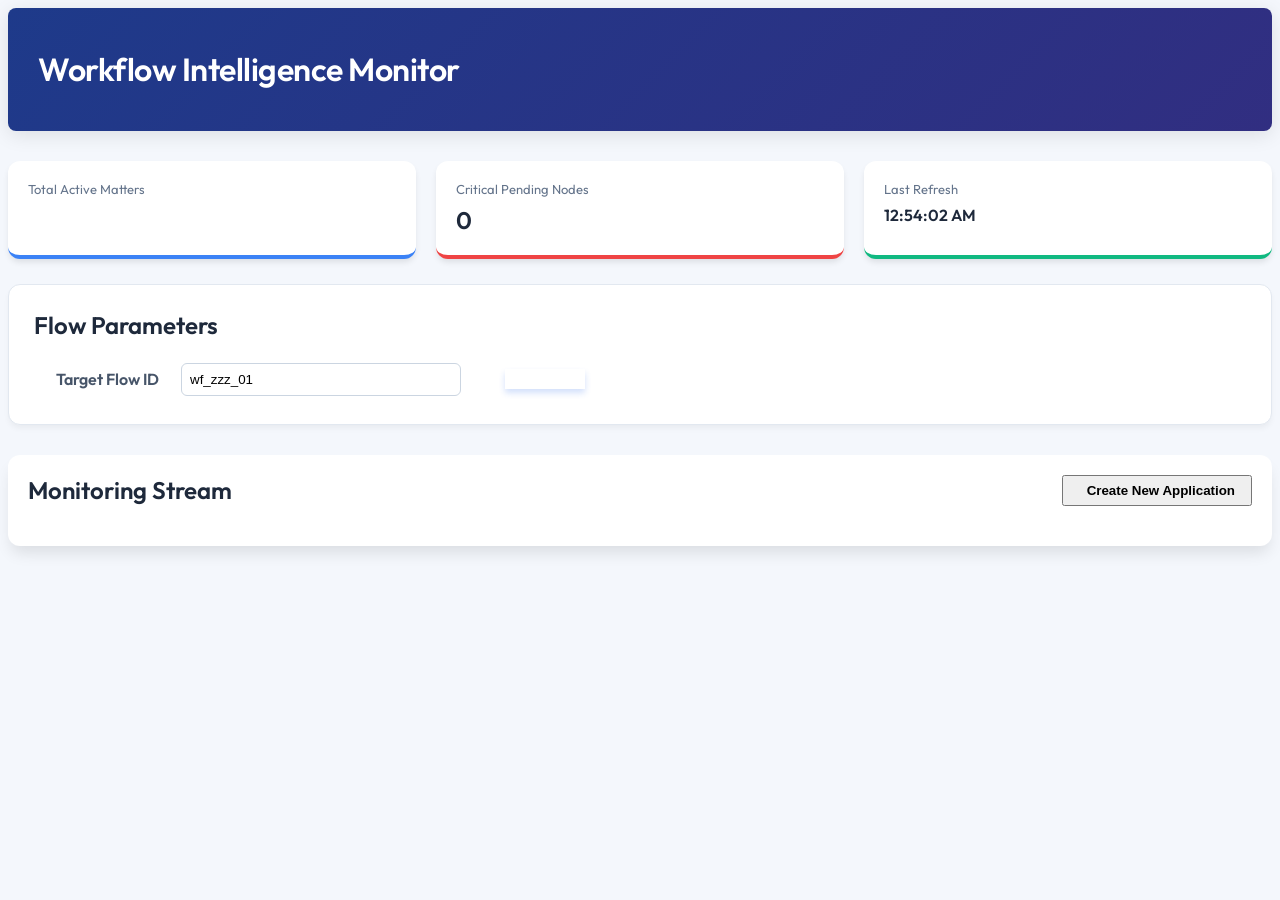
==== practices/practice_wf/wf_02/wf_zzz_02.html @ a4deb862 "fix: correct imwCallOriginalPagePath format in monitor dashboard" ====
<html>
<imart type="head">
  <title>Workflow Executive Dashboard</title>

  <!-- Import Modern Fonts -->
  <link href="https://fonts.googleapis.com/css2?family=Outfit:wght@300;400;600&display=swap" rel="stylesheet">

  <style type="text/css">
    /* 1. Global Reset & Modern Typography */
    body {
      background-color: #f4f7fc;
      font-family: 'Outfit', 'Helvetica Neue', Arial, sans-serif !important;
      color: #334155;
    }

    /* 2. Animations */
    @keyframes fadeInUp {
      from {
        opacity: 0;
        transform: translateY(20px);
      }

      to {
        opacity: 1;
        transform: translateY(0);
      }
    }

    .animate-up {
      animation: fadeInUp 0.6s ease-out forwards;
    }

    /* 3. Header Styling - Fixed overlap */
    .imui-title {
      background: linear-gradient(135deg, #1e3a8a 0%, #312e81 100%);
      padding: 20px 30px !important;
      margin: 0 0 30px 0 !important;
      border-radius: 8px;
      box-shadow: 0 4px 20px rgba(0, 0, 0, 0.1);
    }

    .imui-title h1 {
      color: #ffffff !important;
      font-weight: 600 !important;
      letter-spacing: -0.5px;
    }

    /* 4. Dashboard Summary Cards */
    .dashboard-header {
      display: flex;
      gap: 20px;
      margin-bottom: 25px;
    }

    .stat-card {
      flex: 1;
      background: #ffffff;
      padding: 20px;
      border-radius: 12px;
      box-shadow: 0 4px 6px -1px rgba(0, 0, 0, 0.1);
      border-bottom: 4px solid #3b82f6;
      transition: transform 0.3s ease;
    }

    .stat-card:hover {
      transform: translateY(-5px);
    }

    .stat-card.important {
      border-bottom-color: #ef4444;
    }

    .stat-label {
      font-size: 13px;
      color: #64748b;
      margin-bottom: 8px;
    }

    .stat-value {
      font-size: 24px;
      font-weight: 600;
      color: #1e293b;
    }

    /* 5. Modern Search Card */
    .search-card {
      background: #ffffff;
      border-radius: 12px;
      padding: 25px;
      box-shadow: 0 4px 6px -1px rgba(0, 0, 0, 0.05);
      margin-bottom: 30px;
      border: 1px solid #e2e8f0;
    }

    /* 6. List Enhancements */
    .imui-form-container-wide {
      background: #ffffff !important;
      border-radius: 12px !important;
      padding: 20px !important;
      box-shadow: 0 10px 15px -3px rgba(0, 0, 0, 0.1) !important;
      border: none !important;
    }

    .im-workflow-highlight-row {
      background-color: #fffbeb !important;
    }

    .matter-id-link {
      color: #2563eb !important;
      font-weight: 600;
      text-decoration: none !important;
      padding: 4px 8px;
      background: #eff6ff;
      border-radius: 6px;
      transition: all 0.2s;
    }

    .matter-id-link:hover {
      background: #dbeafe;
      box-shadow: 0 2px 4px rgba(37, 99, 235, 0.1);
    }

    /* 7. Status Badge */
    .status-badge {
      padding: 4px 12px;
      border-radius: 20px;
      font-size: 11px;
      font-weight: 600;
      background: #f1f5f9;
      color: #475569;
      border: 1px solid #e2e8f0;
    }

    .status-hot {
      background: #fee2e2;
      color: #b91c1c;
      border-color: #fecaca;
    }
  </style>

  <imart type="jsspRpc" name="monitorApi" page="training/dzu/practices/practice_wf/wf_02/api/monitor"
    callback="monitorActionCB" />

  <script type="text/javascript">
    function monitorActionCB(res) {
      if (res.type === 'getList') {
        if (res.error) {
          imuiAlert(res.message);
          return;
        }
        $("#matterTable").clearGridData().setGridParam({ data: res.data }).trigger("reloadGrid");
        // Cập nhật thống kê nhanh
        $("#totalCount").text(res.data.length);
      }
    }

    function onGridComplete() {
      var $grid = $(this);
      var ids = $grid.jqGrid('getDataIDs');
      var importantCount = 0;

      for (var i = 0; i < ids.length; i++) {
        var rowId = ids[i];
        var rowData = $grid.jqGrid('getRowData', rowId);

        var url = 'im_workflow/common/switch/switch_content?' +
          'imwSystemMatterId=' + rowData.system_matter_id +
          '&imwUserDataId=' + rowData.user_data_id +
          '&imwNodeId=' + rowData.node_id +
          '&imwPageType=' + rowData.page_type +
          '&imwFlowId=' + rowData.flow_id +
          '&imwCallOriginalPagePath=dzu/practices/practice_wf/wf_02/wf_zzz_02';

        var linkHtml = '<a href="' + url + '" target="_blank" class="matter-id-link">' + rowData.system_matter_id + '</a>';
        $grid.setCell(rowId, 'system_matter_id', linkHtml);

        var statusClass = (rowData.node_id === 'zzz_approve_01') ? 'status-badge status-hot' : 'status-badge';
        $grid.setCell(rowId, 'node_id', '<span class="' + statusClass + '">' + rowData.node_id + '</span>');

        if (rowData.node_id === 'zzz_approve_01') {
          $grid.find('#' + rowId).addClass('im-workflow-highlight-row');
          $grid.setCell(rowId, 'matter_name', '<span style="color:#b91c1c;font-weight:600;">🚩 ' + rowData.matter_name + '</span>');
          importantCount++;
        }
      }
      $("#importantCount").text(importantCount);
    }

    function onSearch() {
      var flowId = $("#searchFlowId").val();
      monitorApi.getList({ flowId: flowId });
    }

    /**
     * Mở màn hình Apply cho Flow ID hiện tại
     */
    function onApplyNew() {
      var flowId = $("#searchFlowId").val();
      if (!flowId) {
        imuiAlert("Please enter a Flow ID first.");
        return;
      }

      // imwPageType=0 là màn hình Application
      var url = 'im_workflow/common/switch/switch_content?' +
        'imwPageType=0' +
        '&imwFlowId=' + flowId +
        '&imwCallOriginalPagePath=dzu/practices/practice_wf/wf_02/wf_zzz_02';

      window.open(url, '_blank');
    }
  </script>
</imart>

<div class="imui-title">
  <h1>Workflow Intelligence Monitor</h1>
</div>

<imui-container-main class="animate-up">

  <!-- Dashboard Summary Section -->
  <div class="dashboard-header">
    <div class="stat-card">
      <div class="stat-label">Total Active Matters</div>
      <div class="stat-value" id="totalCount">
        <imart type="string" value=$data.matters.length />
      </div>
    </div>
    <div class="stat-card important">
      <div class="stat-label">Critical Pending Nodes</div>
      <div class="stat-value" id="importantCount">0</div>
    </div>
    <div class="stat-card" style="border-bottom-color: #10b981;">
      <div class="stat-label">Last Refresh</div>
      <div class="stat-value" style="font-size: 16px; margin-top: 8px;">
        <script>document.write(new Date().toLocaleTimeString())</script>
      </div>
    </div>
  </div>

  <!-- Search Card -->
  <div class="search-card">
    <div class="imui-chapter-title">
      <h2 style="border:none; margin:0; padding:0; font-weight:600; color:#1e293b;">Flow Parameters</h2>
    </div>
    <div style="margin-top: 20px;">
      <table class="imui-form">
        <tr>
          <th width="140" style="background:none;"><label style="font-weight:600; color:#475569;">Target Flow ID</label>
          </th>
          <td width="320">
            <input type="text" id="searchFlowId" value="wf_zzz_01" class="imui-text"
              style="width: 280px; padding: 8px; border-radius: 6px; border: 1px solid #cbd5e1;" />
          </td>
          <td>
            <imart type="imuiButton" id="searchBtn" value="Execute Analysis" iconClass="im-ui-icon-common-16-search"
              class="imui-button imui-button-primary"
              style="padding: 0 40px; height: 40px; font-weight: 600; border: none; box-shadow: 0 4px 6px rgba(37, 99, 235, 0.2);"
              onclick="onSearch()" />
          </td>
        </tr>
      </table>
    </div>
  </div>

  <!-- Main Table Container -->
  <div class="imui-form-container-wide">
    <div class="imui-chapter-title"
      style="margin-bottom: 20px; display: flex; justify-content: space-between; align-items: center;">
      <h2 style="font-weight:600; color:#1e293b; border: none; margin: 0; padding: 0;">
        <span class="im-ui-icon-common-16-list"></span> Monitoring Stream
      </h2>

      <!-- Nút Apply New sử dụng thẻ button thuần để đảm bảo hiển thị -->
      <button type="button" id="applyBtn" class="imui-button imui-button-primary"
        style="font-weight: 600; padding: 6px 15px; display: flex; align-items: center; gap: 8px;"
        onclick="onApplyNew()">
        <span class="im-ui-icon-common-16-edit"></span>
        <span>Create New Application</span>
      </button>
    </div>

    <imart type="imuiListTable" id="matterTable" data=$data.matters height="480" rowNumbers="true"
      onGridComplete="onGridComplete" autoWidth="true" shrinkToFit="true">
      <cols>
        <col name="system_matter_id" caption="System ID" width="180" align="center" />
        <col name="matter_name" caption="Matter Descriptor" width="300" />
        <col name="node_id" caption="Node Phase" width="160" align="center" />
        <col name="apply_user_name" caption="Initiated By" width="160" />
        <col name="apply_date" caption="Timeline" width="200" align="center" />

        <col name="user_data_id" hidden />
        <col name="flow_id" hidden />
        <col name="page_type" hidden />
      </cols>
    </imart>
  </div>
</imui-container-main>

</html>
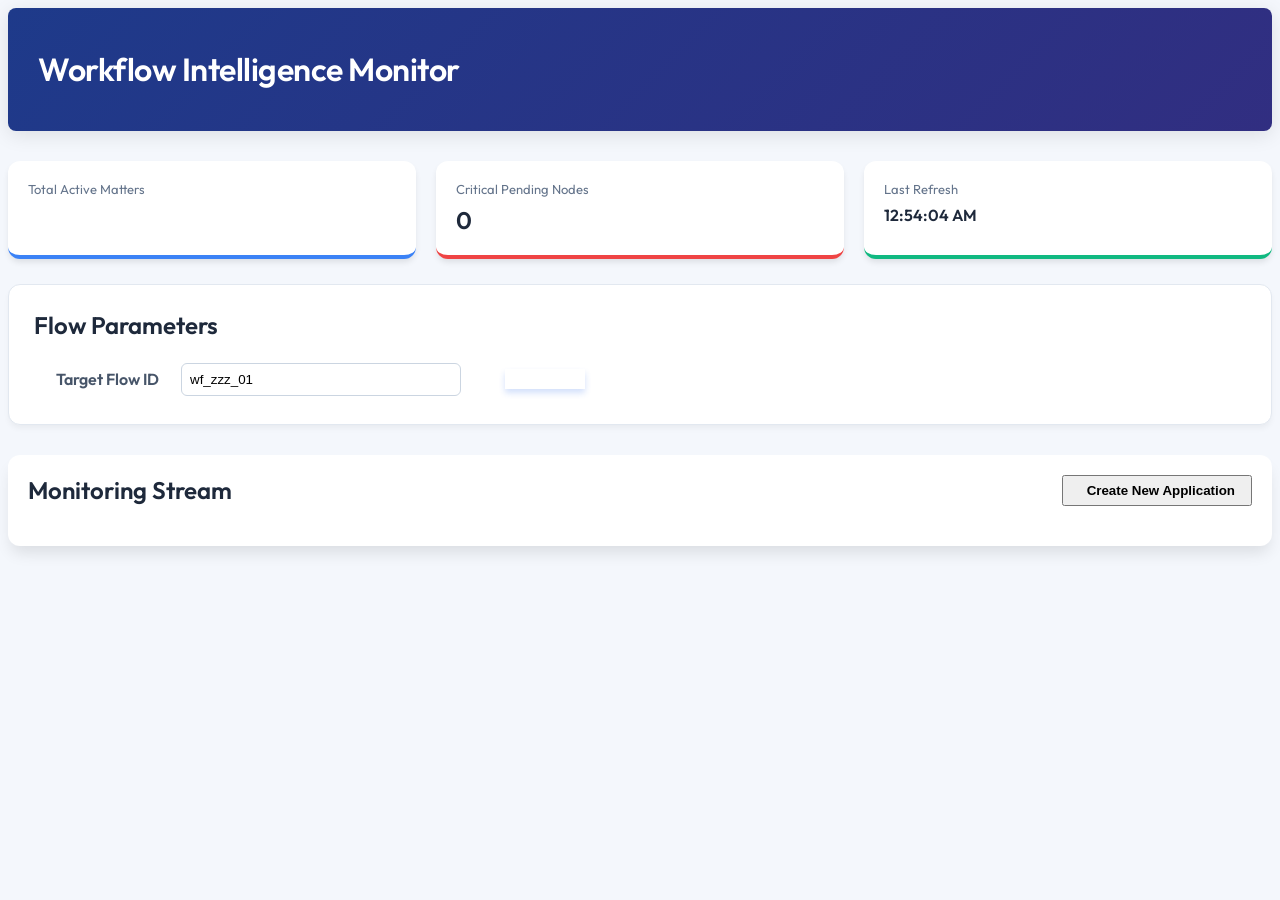
==== commit 1cad6e58: "docs: update return path examples with training prefix" ====
--- a/practices/practice_wf/wf_02/wf_zzz_02.html
+++ b/practices/practice_wf/wf_02/wf_zzz_02.html
@@ -169,7 +169,7 @@
           '&imwNodeId=' + rowData.node_id +
           '&imwPageType=' + rowData.page_type +
           '&imwFlowId=' + rowData.flow_id +
-          '&imwCallOriginalPagePath=dzu/practices/practice_wf/wf_02/wf_zzz_02';
+          '&imwCallOriginalPagePath=training/dzu/practices/practice_wf/wf_02/wf_zzz_02';
 
         var linkHtml = '<a href="' + url + '" target="_blank" class="matter-id-link">' + rowData.system_matter_id + '</a>';
         $grid.setCell(rowId, 'system_matter_id', linkHtml);
@@ -205,7 +205,7 @@
       var url = 'im_workflow/common/switch/switch_content?' +
         'imwPageType=0' +
         '&imwFlowId=' + flowId +
-        '&imwCallOriginalPagePath=dzu/practices/practice_wf/wf_02/wf_zzz_02';
+        '&imwCallOriginalPagePath=training/dzu/practices/practice_wf/wf_02/wf_zzz_02';
 
       window.open(url, '_blank');
     }
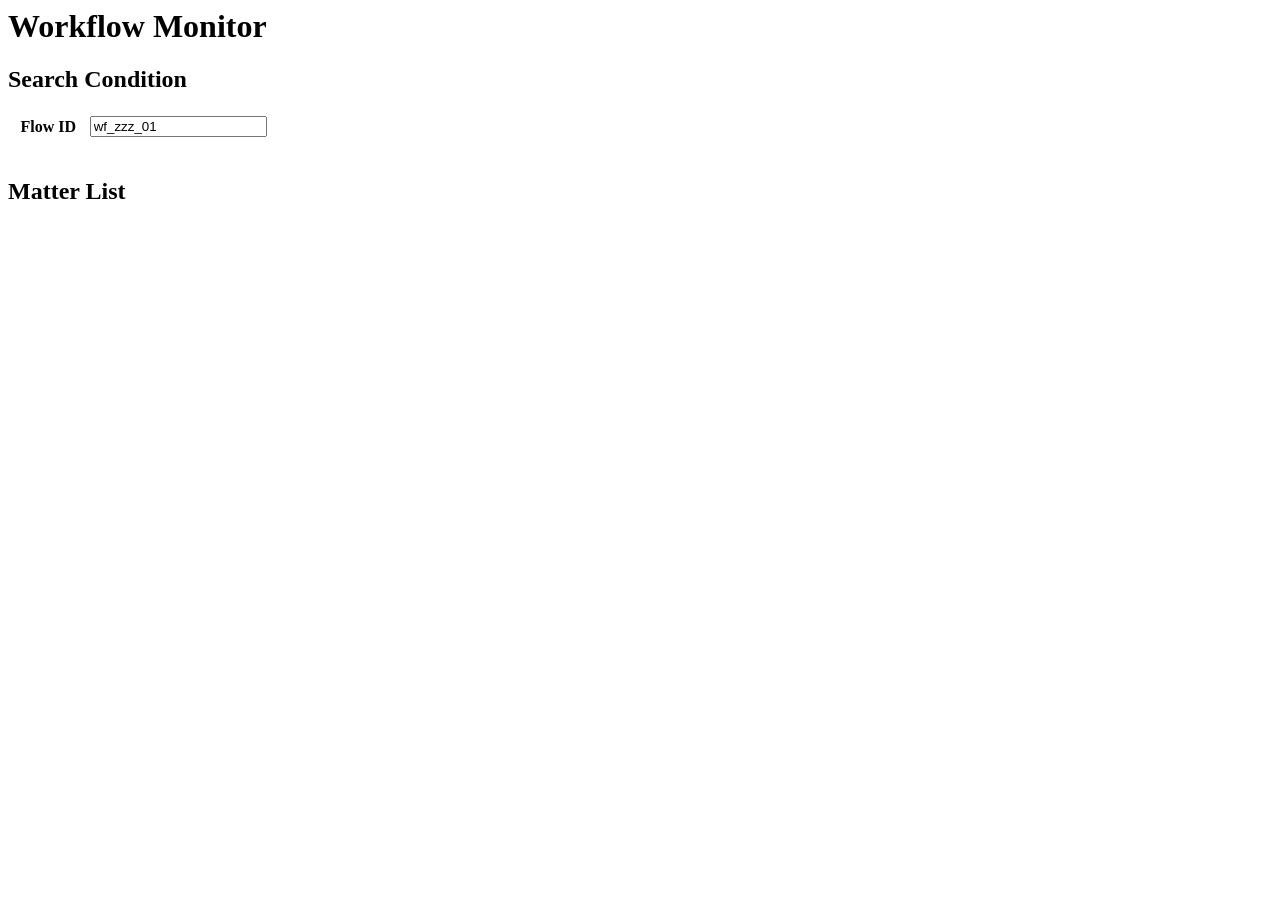
==== commit f75c5c6a: "style: revert wf_02 to standard imui and update technical standards" ====
--- a/practices/practice_wf/wf_02/wf_zzz_02.html
+++ b/practices/practice_wf/wf_02/wf_zzz_02.html
@@ -1,140 +1,16 @@
 <html>
 <imart type="head">
-  <title>Workflow Executive Dashboard</title>
-
-  <!-- Import Modern Fonts -->
-  <link href="https://fonts.googleapis.com/css2?family=Outfit:wght@300;400;600&display=swap" rel="stylesheet">
+  <title>Workflow Monitor (Standard UI)</title>
 
   <style type="text/css">
-    /* 1. Global Reset & Modern Typography */
-    body {
-      background-color: #f4f7fc;
-      font-family: 'Outfit', 'Helvetica Neue', Arial, sans-serif !important;
-      color: #334155;
+    /* Chỉ giữ lại các style cần thiết cho logic hiển thị, loại bỏ trang trí hiện đại */
+    .im-workflow-highlight-row {
+      background-color: #fff0f0 !important; /* Màu highlight đỏ nhạt chuẩn workflow */
     }
-
-    /* 2. Animations */
-    @keyframes fadeInUp {
-      from {
-        opacity: 0;
-        transform: translateY(20px);
-      }
-
-      to {
-        opacity: 1;
-        transform: translateY(0);
-      }
-    }
-
-    .animate-up {
-      animation: fadeInUp 0.6s ease-out forwards;
-    }
-
-    /* 3. Header Styling - Fixed overlap */
-    .imui-title {
-      background: linear-gradient(135deg, #1e3a8a 0%, #312e81 100%);
-      padding: 20px 30px !important;
-      margin: 0 0 30px 0 !important;
-      border-radius: 8px;
-      box-shadow: 0 4px 20px rgba(0, 0, 0, 0.1);
-    }
-
-    .imui-title h1 {
-      color: #ffffff !important;
-      font-weight: 600 !important;
-      letter-spacing: -0.5px;
-    }
-
-    /* 4. Dashboard Summary Cards */
-    .dashboard-header {
-      display: flex;
-      gap: 20px;
-      margin-bottom: 25px;
-    }
-
-    .stat-card {
-      flex: 1;
-      background: #ffffff;
-      padding: 20px;
-      border-radius: 12px;
-      box-shadow: 0 4px 6px -1px rgba(0, 0, 0, 0.1);
-      border-bottom: 4px solid #3b82f6;
-      transition: transform 0.3s ease;
-    }
-
-    .stat-card:hover {
-      transform: translateY(-5px);
-    }
-
-    .stat-card.important {
-      border-bottom-color: #ef4444;
-    }
-
-    .stat-label {
-      font-size: 13px;
-      color: #64748b;
-      margin-bottom: 8px;
-    }
-
-    .stat-value {
-      font-size: 24px;
-      font-weight: 600;
-      color: #1e293b;
-    }
-
-    /* 5. Modern Search Card */
-    .search-card {
-      background: #ffffff;
-      border-radius: 12px;
-      padding: 25px;
-      box-shadow: 0 4px 6px -1px rgba(0, 0, 0, 0.05);
-      margin-bottom: 30px;
-      border: 1px solid #e2e8f0;
-    }
-
-    /* 6. List Enhancements */
-    .imui-form-container-wide {
-      background: #ffffff !important;
-      border-radius: 12px !important;
-      padding: 20px !important;
-      box-shadow: 0 10px 15px -3px rgba(0, 0, 0, 0.1) !important;
-      border: none !important;
-    }
-
-    .im-workflow-highlight-row {
-      background-color: #fffbeb !important;
-    }
-
-    .matter-id-link {
-      color: #2563eb !important;
-      font-weight: 600;
-      text-decoration: none !important;
-      padding: 4px 8px;
-      background: #eff6ff;
-      border-radius: 6px;
-      transition: all 0.2s;
-    }
-
-    .matter-id-link:hover {
-      background: #dbeafe;
-      box-shadow: 0 2px 4px rgba(37, 99, 235, 0.1);
-    }
-
-    /* 7. Status Badge */
-    .status-badge {
-      padding: 4px 12px;
-      border-radius: 20px;
-      font-size: 11px;
-      font-weight: 600;
-      background: #f1f5f9;
-      color: #475569;
-      border: 1px solid #e2e8f0;
-    }
-
-    .status-hot {
-      background: #fee2e2;
-      color: #b91c1c;
-      border-color: #fecaca;
+    
+    .status-hot-text {
+      color: #ff0000;
+      font-weight: bold;
     }
   </style>
 
@@ -149,15 +25,12 @@
           return;
         }
         $("#matterTable").clearGridData().setGridParam({ data: res.data }).trigger("reloadGrid");
-        // Cập nhật thống kê nhanh
-        $("#totalCount").text(res.data.length);
       }
     }
 
     function onGridComplete() {
       var $grid = $(this);
       var ids = $grid.jqGrid('getDataIDs');
-      var importantCount = 0;
 
       for (var i = 0; i < ids.length; i++) {
         var rowId = ids[i];
@@ -171,19 +44,15 @@
           '&imwFlowId=' + rowData.flow_id +
           '&imwCallOriginalPagePath=training/dzu/practices/practice_wf/wf_02/wf_zzz_02';
 
-        var linkHtml = '<a href="' + url + '" target="_blank" class="matter-id-link">' + rowData.system_matter_id + '</a>';
+        var linkHtml = '<a href="' + url + '" target="_blank">' + rowData.system_matter_id + '</a>';
         $grid.setCell(rowId, 'system_matter_id', linkHtml);
-
-        var statusClass = (rowData.node_id === 'zzz_approve_01') ? 'status-badge status-hot' : 'status-badge';
-        $grid.setCell(rowId, 'node_id', '<span class="' + statusClass + '">' + rowData.node_id + '</span>');
 
         if (rowData.node_id === 'zzz_approve_01') {
           $grid.find('#' + rowId).addClass('im-workflow-highlight-row');
-          $grid.setCell(rowId, 'matter_name', '<span style="color:#b91c1c;font-weight:600;">🚩 ' + rowData.matter_name + '</span>');
-          importantCount++;
+          $grid.setCell(rowId, 'node_id', '<span class="status-hot-text">' + rowData.node_id + '</span>');
+          $grid.setCell(rowId, 'matter_name', '🚩 ' + rowData.matter_name);
         }
       }
-      $("#importantCount").text(importantCount);
     }
 
     function onSearch() {
@@ -191,96 +60,56 @@
       monitorApi.getList({ flowId: flowId });
     }
 
-    /**
-     * Mở màn hình Apply cho Flow ID hiện tại
-     */
     function onApplyNew() {
       var flowId = $("#searchFlowId").val();
       if (!flowId) {
         imuiAlert("Please enter a Flow ID first.");
         return;
       }
-
-      // imwPageType=0 là màn hình Application
       var url = 'im_workflow/common/switch/switch_content?' +
         'imwPageType=0' +
         '&imwFlowId=' + flowId +
         '&imwCallOriginalPagePath=training/dzu/practices/practice_wf/wf_02/wf_zzz_02';
-
       window.open(url, '_blank');
     }
   </script>
 </imart>
 
 <div class="imui-title">
-  <h1>Workflow Intelligence Monitor</h1>
+  <h1>Workflow Monitor</h1>
 </div>
 
-<imui-container-main class="animate-up">
+<imui-container-main>
+  <!-- Search Area (Standard imuiForm) -->
+  <div class="imui-form-container-wide">
+    <div class="imui-chapter-title">
+      <h2>Search Condition</h2>
+    </div>
+    <table class="imui-form">
+      <tr>
+        <th width="15%"><label>Flow ID</label></th>
+        <td width="35%">
+          <input type="text" id="searchFlowId" value="wf_zzz_01" />
+        </td>
+        <td class="align-right">
+          <imart type="imuiButton" id="searchBtn" value="Search" class="imui-button" onclick="onSearch()" />
+        </td>
+      </tr>
+    </table>
+  </div>
 
-  <!-- Dashboard Summary Section -->
-  <div class="dashboard-header">
-    <div class="stat-card">
-      <div class="stat-label">Total Active Matters</div>
-      <div class="stat-value" id="totalCount">
-        <imart type="string" value=$data.matters.length />
+  <br/>
+
+  <!-- List Area -->
+  <div class="imui-form-container-wide">
+    <div class="imui-chapter-title">
+      <h2>Matter List</h2>
+      <div class="imui-operation-parts">
+        <imart type="imuiButton" id="applyBtn" value="Apply New" iconClass="im-ui-icon-common-16-edit" onclick="onApplyNew()" />
       </div>
     </div>
-    <div class="stat-card important">
-      <div class="stat-label">Critical Pending Nodes</div>
-      <div class="stat-value" id="importantCount">0</div>
-    </div>
-    <div class="stat-card" style="border-bottom-color: #10b981;">
-      <div class="stat-label">Last Refresh</div>
-      <div class="stat-value" style="font-size: 16px; margin-top: 8px;">
-        <script>document.write(new Date().toLocaleTimeString())</script>
-      </div>
-    </div>
-  </div>
 
-  <!-- Search Card -->
-  <div class="search-card">
-    <div class="imui-chapter-title">
-      <h2 style="border:none; margin:0; padding:0; font-weight:600; color:#1e293b;">Flow Parameters</h2>
-    </div>
-    <div style="margin-top: 20px;">
-      <table class="imui-form">
-        <tr>
-          <th width="140" style="background:none;"><label style="font-weight:600; color:#475569;">Target Flow ID</label>
-          </th>
-          <td width="320">
-            <input type="text" id="searchFlowId" value="wf_zzz_01" class="imui-text"
-              style="width: 280px; padding: 8px; border-radius: 6px; border: 1px solid #cbd5e1;" />
-          </td>
-          <td>
-            <imart type="imuiButton" id="searchBtn" value="Execute Analysis" iconClass="im-ui-icon-common-16-search"
-              class="imui-button imui-button-primary"
-              style="padding: 0 40px; height: 40px; font-weight: 600; border: none; box-shadow: 0 4px 6px rgba(37, 99, 235, 0.2);"
-              onclick="onSearch()" />
-          </td>
-        </tr>
-      </table>
-    </div>
-  </div>
-
-  <!-- Main Table Container -->
-  <div class="imui-form-container-wide">
-    <div class="imui-chapter-title"
-      style="margin-bottom: 20px; display: flex; justify-content: space-between; align-items: center;">
-      <h2 style="font-weight:600; color:#1e293b; border: none; margin: 0; padding: 0;">
-        <span class="im-ui-icon-common-16-list"></span> Monitoring Stream
-      </h2>
-
-      <!-- Nút Apply New sử dụng thẻ button thuần để đảm bảo hiển thị -->
-      <button type="button" id="applyBtn" class="imui-button imui-button-primary"
-        style="font-weight: 600; padding: 6px 15px; display: flex; align-items: center; gap: 8px;"
-        onclick="onApplyNew()">
-        <span class="im-ui-icon-common-16-edit"></span>
-        <span>Create New Application</span>
-      </button>
-    </div>
-
-    <imart type="imuiListTable" id="matterTable" data=$data.matters height="480" rowNumbers="true"
+    <imart type="imuiListTable" id="matterTable" data=$data.matters height="400" rowNumbers="true"
       onGridComplete="onGridComplete" autoWidth="true" shrinkToFit="true">
       <cols>
         <col name="system_matter_id" caption="System ID" width="180" align="center" />
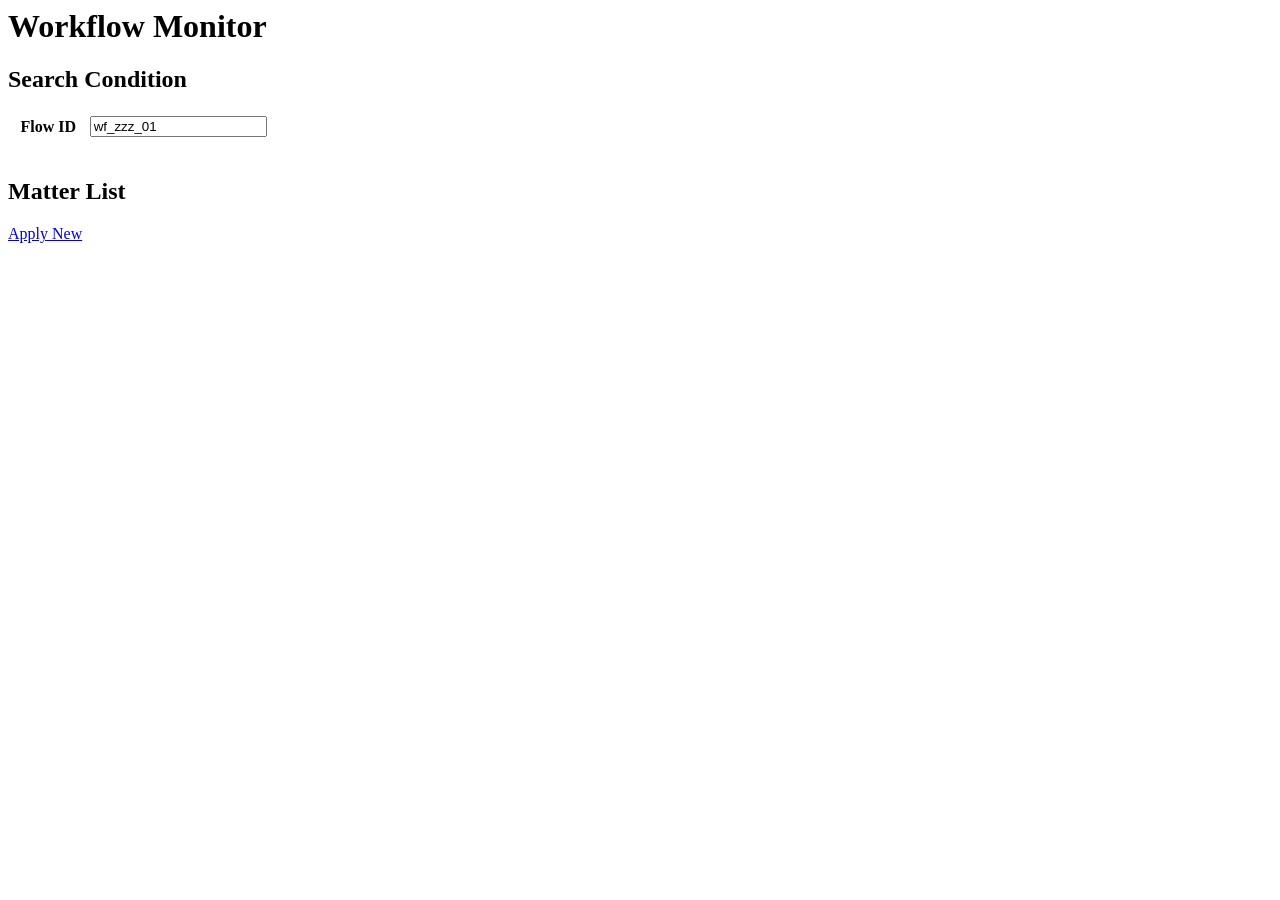
==== commit d8f42777: "fix: resolve blank button issue in workflow monitor header" ====
--- a/practices/practice_wf/wf_02/wf_zzz_02.html
+++ b/practices/practice_wf/wf_02/wf_zzz_02.html
@@ -5,9 +5,10 @@
   <style type="text/css">
     /* Chỉ giữ lại các style cần thiết cho logic hiển thị, loại bỏ trang trí hiện đại */
     .im-workflow-highlight-row {
-      background-color: #fff0f0 !important; /* Màu highlight đỏ nhạt chuẩn workflow */
+      background-color: #fff0f0 !important;
+      /* Màu highlight đỏ nhạt chuẩn workflow */
     }
-    
+
     .status-hot-text {
       color: #ff0000;
       font-weight: bold;
@@ -98,14 +99,17 @@
     </table>
   </div>
 
-  <br/>
+  <br />
 
   <!-- List Area -->
   <div class="imui-form-container-wide">
     <div class="imui-chapter-title">
       <h2>Matter List</h2>
       <div class="imui-operation-parts">
-        <imart type="imuiButton" id="applyBtn" value="Apply New" iconClass="im-ui-icon-common-16-edit" onclick="onApplyNew()" />
+        <a href="javascript:void(0);" onclick="onApplyNew()" class="imui-button imui-operation-parts-button">
+          <span class="im-ui-icon-common-16-edit"></span>
+          <span>Apply New</span>
+        </a>
       </div>
     </div>
 
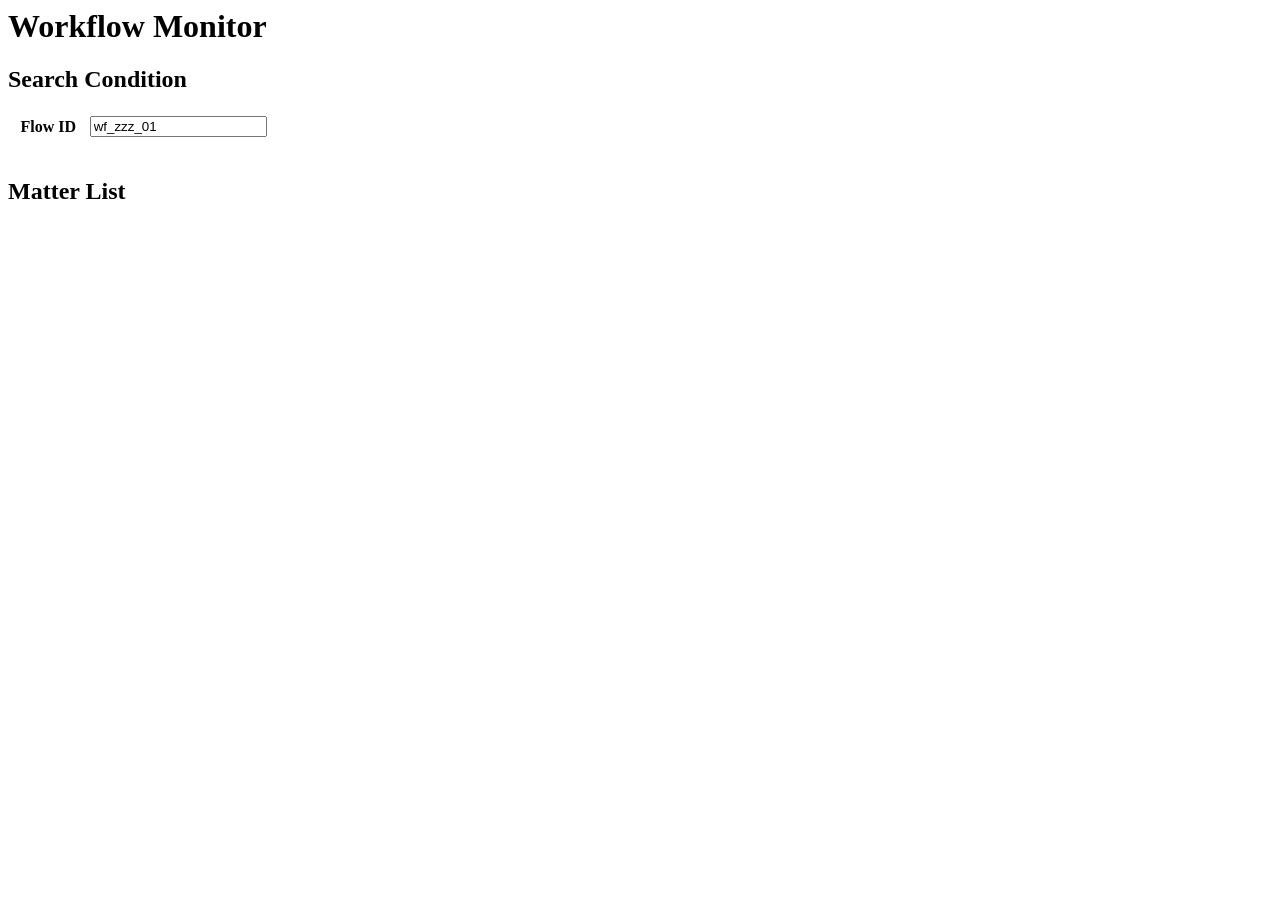
==== commit 9d6e9c83: "fix: use imuiButton with label attribute for full compliance" ====
--- a/practices/practice_wf/wf_02/wf_zzz_02.html
+++ b/practices/practice_wf/wf_02/wf_zzz_02.html
@@ -93,7 +93,7 @@
           <input type="text" id="searchFlowId" value="wf_zzz_01" />
         </td>
         <td class="align-right">
-          <imart type="imuiButton" id="searchBtn" value="Search" class="imui-button" onclick="onSearch()" />
+          <imart type="imuiButton" id="searchBtn" label="Search" class="imui-button" onclick="onSearch()" />
         </td>
       </tr>
     </table>
@@ -106,10 +106,8 @@
     <div class="imui-chapter-title">
       <h2>Matter List</h2>
       <div class="imui-operation-parts">
-        <a href="javascript:void(0);" onclick="onApplyNew()" class="imui-button imui-operation-parts-button">
-          <span class="im-ui-icon-common-16-edit"></span>
-          <span>Apply New</span>
-        </a>
+        <imart type="imuiButton" id="applyBtn" label="Apply New" iconClass="im-ui-icon-common-16-edit"
+          class="imui-button imui-operation-parts-button" onclick="onApplyNew()" />
       </div>
     </div>
 
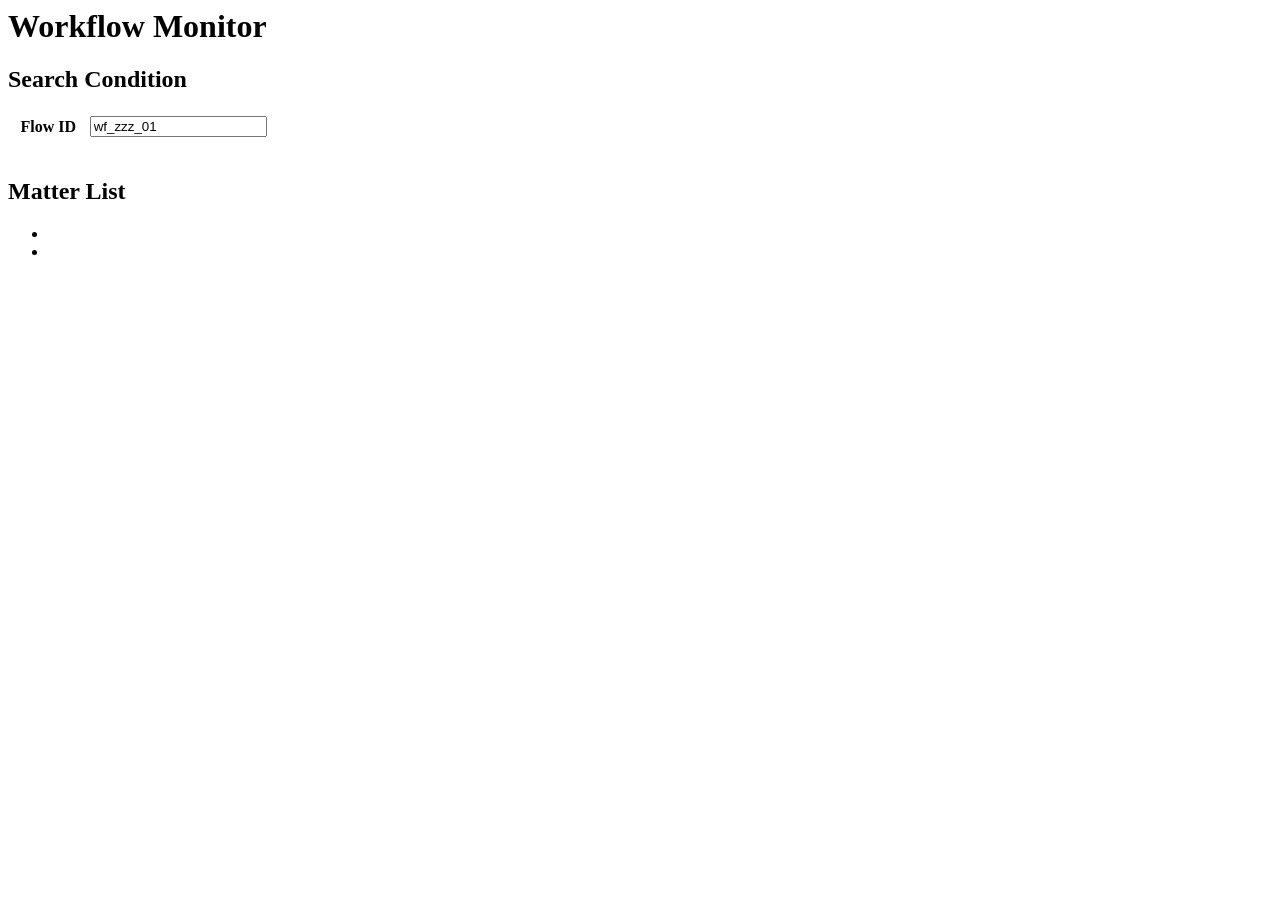
==== commit 360a59a3: "feat: implement standard imui-toolbar for matter list actions" ====
--- a/practices/practice_wf/wf_02/wf_zzz_02.html
+++ b/practices/practice_wf/wf_02/wf_zzz_02.html
@@ -105,9 +105,21 @@
   <div class="imui-form-container-wide">
     <div class="imui-chapter-title">
       <h2>Matter List</h2>
-      <div class="imui-operation-parts">
-        <imart type="imuiButton" id="applyBtn" label="Apply New" iconClass="im-ui-icon-common-16-edit"
-          class="imui-button imui-operation-parts-button" onclick="onApplyNew()" />
+    </div>
+
+    <!-- Toolbar Area -->
+    <div class="imui-toolbar-wrap">
+      <div class="imui-toolbar">
+        <ul>
+          <li>
+            <imart type="imuiButton" id="applyBtn" label="Apply New" iconClass="im-ui-icon-common-16-edit"
+              onclick="onApplyNew()" />
+          </li>
+          <li>
+            <imart type="imuiButton" id="refreshBtn" label="Refresh List" iconClass="im-ui-icon-common-16-refresh"
+              onclick="onSearch()" />
+          </li>
+        </ul>
       </div>
     </div>
 
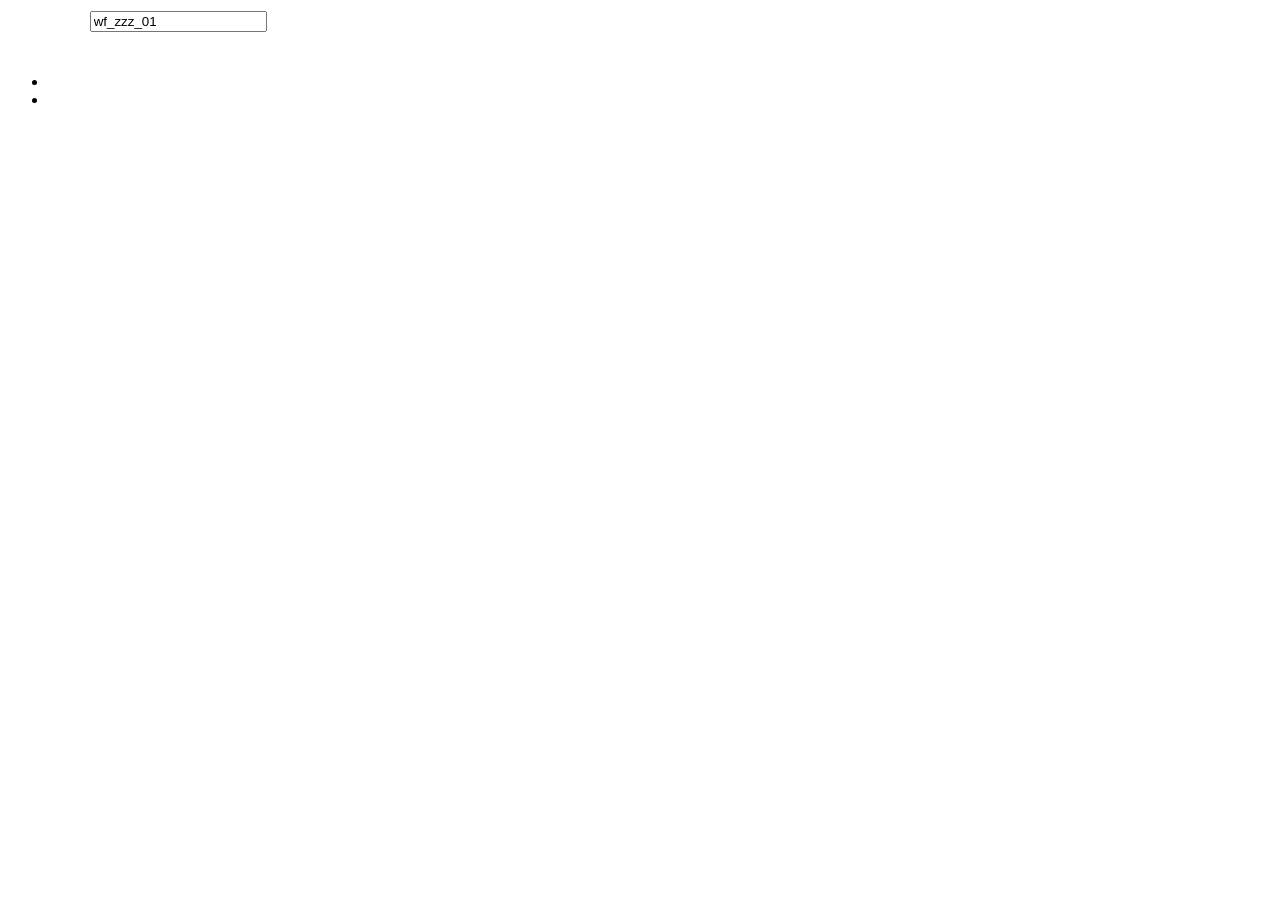
==== commit 2a7fe2b4: "feat: implement vertical (parallel) node zzz_vtz_01 with dev03, dev07, dev08" ====
--- a/practices/practice_wf/wf_02/wf_zzz_02.html
+++ b/practices/practice_wf/wf_02/wf_zzz_02.html
@@ -1,6 +1,6 @@
 <html>
 <imart type="head">
-  <title>Workflow Monitor (Standard UI)</title>
+  <title><imart type="string" value=$data.msg.title /></title>
 
   <style type="text/css">
     /* Chỉ giữ lại các style cần thiết cho logic hiển thị, loại bỏ trang trí hiện đại */
@@ -64,7 +64,7 @@
     function onApplyNew() {
       var flowId = $("#searchFlowId").val();
       if (!flowId) {
-        imuiAlert("Please enter a Flow ID first.");
+        imuiAlert($data.msg.errNoFlow);
         return;
       }
       var url = 'im_workflow/common/switch/switch_content?' +
@@ -77,23 +77,23 @@
 </imart>
 
 <div class="imui-title">
-  <h1>Workflow Monitor</h1>
+  <h1><imart type="string" value=$data.msg.title /></h1>
 </div>
 
 <imui-container-main>
   <!-- Search Area (Standard imuiForm) -->
   <div class="imui-form-container-wide">
     <div class="imui-chapter-title">
-      <h2>Search Condition</h2>
+      <h2><imart type="string" value=$data.msg.capSearch /></h2>
     </div>
     <table class="imui-form">
       <tr>
-        <th width="15%"><label>Flow ID</label></th>
+        <th width="15%"><label><imart type="string" value=$data.msg.capFlowId /></label></th>
         <td width="35%">
           <input type="text" id="searchFlowId" value="wf_zzz_01" />
         </td>
         <td class="align-right">
-          <imart type="imuiButton" id="searchBtn" label="Search" class="imui-button" onclick="onSearch()" />
+          <imart type="imuiButton" id="searchBtn" label=$data.msg.btnSearch class="imui-button" onclick="onSearch()" />
         </td>
       </tr>
     </table>
@@ -104,7 +104,7 @@
   <!-- List Area -->
   <div class="imui-form-container-wide">
     <div class="imui-chapter-title">
-      <h2>Matter List</h2>
+      <h2><imart type="string" value=$data.msg.capList /></h2>
     </div>
 
     <!-- Toolbar Area -->
@@ -112,11 +112,11 @@
       <div class="imui-toolbar">
         <ul>
           <li>
-            <imart type="imuiButton" id="applyBtn" label="Apply New" iconClass="im-ui-icon-common-16-edit"
+            <imart type="imuiButton" id="applyBtn" label=$data.msg.btnApply iconClass="im-ui-icon-common-16-edit"
               onclick="onApplyNew()" />
           </li>
           <li>
-            <imart type="imuiButton" id="refreshBtn" label="Refresh List" iconClass="im-ui-icon-common-16-refresh"
+            <imart type="imuiButton" id="refreshBtn" label=$data.msg.btnRefresh iconClass="im-ui-icon-common-16-refresh"
               onclick="onSearch()" />
           </li>
         </ul>
@@ -126,11 +126,11 @@
     <imart type="imuiListTable" id="matterTable" data=$data.matters height="400" rowNumbers="true"
       onGridComplete="onGridComplete" autoWidth="true" shrinkToFit="true">
       <cols>
-        <col name="system_matter_id" caption="System ID" width="180" align="center" />
-        <col name="matter_name" caption="Matter Descriptor" width="300" />
-        <col name="node_id" caption="Node Phase" width="160" align="center" />
-        <col name="apply_user_name" caption="Initiated By" width="160" />
-        <col name="apply_date" caption="Timeline" width="200" align="center" />
+        <col name="system_matter_id" caption=$data.msg.capId width="180" align="center" />
+        <col name="matter_name" caption=$data.msg.capName width="300" />
+        <col name="node_id" caption=$data.msg.capNode width="160" align="center" />
+        <col name="apply_user_name" caption=$data.msg.capUser width="160" />
+        <col name="apply_date" caption=$data.msg.capDate width="200" align="center" />
 
         <col name="user_data_id" hidden />
         <col name="flow_id" hidden />
